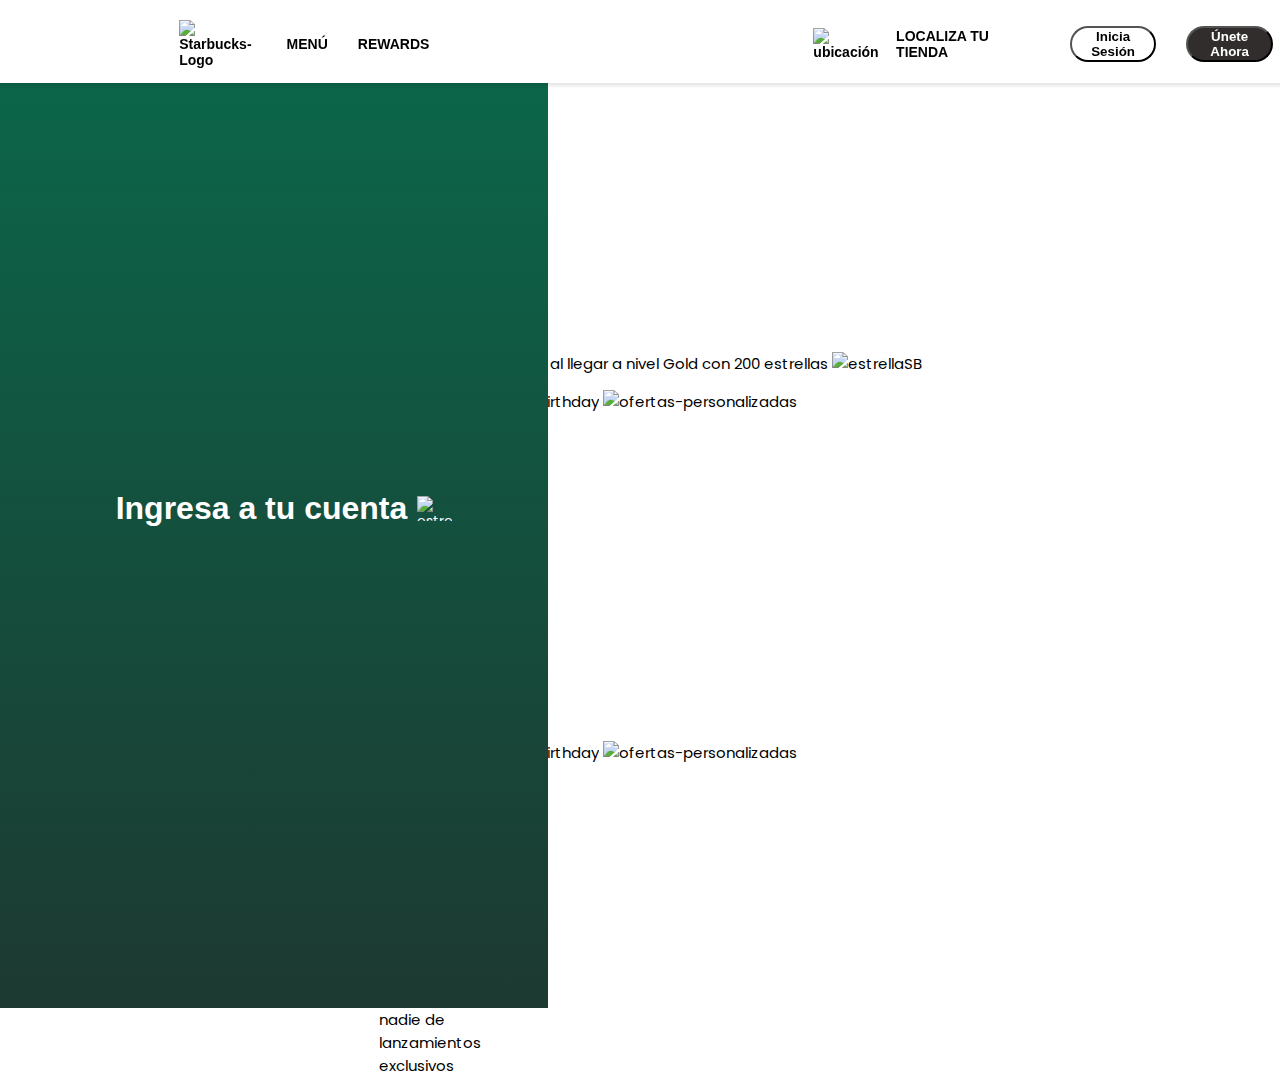
==== login.html @ 90a0518f "LoginPage Contenedor Fijo" ====
<!DOCTYPE html>
<html lang="en">
<head>
    <meta charset="UTF-8">
    <meta name="viewport" content="width=device-width, initial-scale=1.0">
    <link rel="stylesheet" href="loginstyles.css">
    <link rel="icon" href="https://upload.wikimedia.org/wikipedia/sco/thumb/d/d3/Starbucks_Corporation_Logo_2011.svg/1017px-Starbucks_Corporation_Logo_2011.svg.png">
    <title>Starbucks | Inicia Sesión</title>
    <!--Añado Biblioteca Bootstrap-->
    <link rel="stylesheet" href="https://cdn.jsdelivr.net/npm/bootstrap-icons@1.11.3/font/bootstrap-icons.min.css">
</head>
<body>
    <!--Barra de Navegación Fija-->
    <header class="HeaderLg">
        <!--Barra de Navegación Menú IZQ-->
            <navbar class="navbarLg">
                <nav class="menu-rewards">
                    <a href="./index.html"><img src="https://upload.wikimedia.org/wikipedia/sco/thumb/d/d3/Starbucks_Corporation_Logo_2011.svg/1017px-Starbucks_Corporation_Logo_2011.svg.png" alt="Starbucks-Logo"></a>
                    <a id="text-right" href="./menu.html">MENÚ</a>
                    <a id="Recomplink" href="./rewards.html">REWARDS</a>
                </nav>
        <!--Barra de Navegación Menú DER-->
                <nav class="tienda-acceso">
                    <a href="https://www.starbucks.com.mx/stores"><img id="ubi" src="https://cdn.icon-icons.com/icons2/622/PNG/512/facebook-placeholder-for-locate-places-on-maps_icon-icons.com_57151.png" alt="ubicación"></a>
                    <a id="text-left-2" href="https://www.starbucks.com.mx/stores">LOCALIZA TU TIENDA</a>
                    <button id="login-button">
                        <a href="https://rewards.starbucks.mx/login">Inicia Sesión</a>
                    </button>
                    <button id="register-button">
                        <a id="únete-link" href="https://rewards.starbucks.mx/register">Únete Ahora</a>
                    </button>
                </nav>
            </navbar>
    </header>

    <section class="container2-Lg">
        <!--Contenedor Fijo-->
            <section id="sub-container1-Lg">
                <p>Ingresa a tu cuenta</p>
                <img id="Star0" src="https://i.postimg.cc/5tbNgMGP/star.png" alt="estrellaSB">
            </section>
        <!--Contenedor Scrolleable-->
            <section id="sub-container2-Lg">
                <!--Sub-Contenedor IZQ 1-->
                <section class="container-IMG-1">
                    <p id="Title-1"><b>Únete a Starbucks Rewards</b> y desbloquea beneficios al ser <br> socio Nivel Green, todo mientras obtienes estrellas</p>
                    <section class="IMG-1">
                        <img class="Bear" src="https://i.postimg.cc/Cx9yt2GD/bear.png" alt="Oso">
                        <img src="https://i.postimg.cc/VLRnKQcG/refill.png" alt="refill-cafe">
                        <img src="https://i.postimg.cc/c4s8g98Q/birthday.png" alt="Birthday">
                        <img src="https://i.postimg.cc/zGQLQq2j/offfers.png" alt="ofertas-personalizadas">
                    </section>
                    <section class="Text-IMG-1">
                        <p>Disfruta antes que <br>nadie de <br>lanzamientos <br>exclusivos</p>
                        <p>Rellena tu vaso de <br>café del día</p>
                        <p>Ven por tu bebida <br>de cumpleaños</p>
                        <p>Ofertas exclusivas <br>y personalizadas <br>para ti</p>
                    </section>
    
                    <p id="Title-2">Obtén más beneficios al llegar a nivel Gold con 200 estrellas
                    <img id="Star0" src="https://i.postimg.cc/5tbNgMGP/star.png" alt="estrellaSB">
                    <section class="IMG-1">
                        <img class="Bear" src="https://i.postimg.cc/6qQc09mX/muffin.png" alt="Oso">
                        <img src="https://i.postimg.cc/pTczPKqw/GoldCard.png" alt="refill-cafe">
                        <img src="https://i.postimg.cc/s2wZJpdM/Croissant.png" alt="Birthday">
                        <img src="https://i.postimg.cc/3ryndwmX/gift.png" alt="ofertas-personalizadas">
                    </section>
                    <section class="Text-IMG-1">
                        <p>Pieza de panadería <br>de bienvenida al <br>Nivel Gold</p>
                        <p>Tarjeta Gold <br>Digital</p>
                        <p>Bebida o pieza de <br>panadería por <br>cada 100 Estrellas <br>acumuladas</p>
                        <p>15 Estrellas cada <br>aniversario</p>
                    </section>
    
                    <section class="IMG-1">
                        <img class="Bear" src="https://i.postimg.cc/VLRnKQcG/refill.png" alt="Oso">
                        <img src="https://i.postimg.cc/zGQLQq2j/offfers.png" alt="refill-cafe">
                        <img src="https://i.postimg.cc/c4s8g98Q/birthday.png" alt="Birthday">
                        <img src="https://i.postimg.cc/Cx9yt2GD/bear.png" alt="ofertas-personalizadas">
                    </section>
                    <section class="Text-IMG-1">
                        <p>Rellena tu vaso de <br>café del día</p>
                        <p>Ofertas exclusivas <br>y personalizadas <br>para ti</p>
                        <p>Ven por tu bebida <br>de cumpleaños</p>
                        <p>Disfruta antes que <br>nadie de <br>lanzamientos <br>exclusivos</p>
                    </section>
                </section>
            </section>
    </section>
</body>

</html>
---- loginstyles.css ----
@import url('https://fonts.googleapis.com/css2?family=Edu+AU+VIC+WA+NT+Pre:wght@400..700&family=Poppins:ital,wght@0,100;0,200;0,300;0,400;0,500;0,600;0,700;0,800;0,900;1,100;1,200;1,300;1,400;1,500;1,600;1,700;1,800;1,900&family=Quicksand:wght@300..700&family=Redressed&family=Varela+Round&display=swap');

/*Diseño Pagina Login*/
body{
    display:flex;
    flex-direction: column;
    justify-content: center;
    align-items: center;
    font-size: 15px;
    font-family: Poppins, sans-serif;
}

.navbarLg
{
    position: fixed;
    top: 0;
    left: 0;
    z-index: 1;
    display: flex;
    flex-direction: row;
    background: white;
    padding-top: 20px;
    padding-bottom: 15px;
    padding-left: 14vw;
    padding-right: 14vw;
    margin-bottom: 0px;
    font-size: 14px;
    box-shadow: rgba(0, 0, 0, 0.1) 0px 3px 3px 0px
}  

.menu-rewards
{
    display: flex;
    justify-content: left;
    align-items: center;
    margin-right: 30vw;
    font-size: 14px;
    font-family: Poppins, sans-serif;
}

.tienda-acceso
{
    display: flex;
    justify-content: right;
    align-items: center;
}

nav img 
{
    width: 50px;
    height: 50px;
    margin-right: 35px;
}

#ubi
{
    width: 20px;
    height: 20px;
    margin-right: 5px;
}

#text-right
{
    margin-right: 30px;
    font-weight: bold;
}

#text-left-2
{
    margin-right: 0px;
    width: 150px;
}

#login-button
{
    background-color: white;
    margin-right: 30px;
    margin-left: 30px;
    border: 5;
    border-color: black;
    width: 7vw;
    height: 4vh;
    border-radius: 50px;
}

#login-button:hover
{
    background-color: rgba(255, 255, 255, 0.679);
    border: 5;
    border-color: black;
    width: 7vw;
    height: 4vh;
    margin-right: 30px;
    border-radius: 50px;
}

#register-button
{
    background-color: rgba(23, 17, 17, 0.881);
    width: 7vw;
    height: 4vh;
    margin: auto;
    border-radius: 50px;
}

#register-button:hover
{
    background-color: rgba(5, 3, 37, 0.729);
    width: 7vw;
    height: 4vh;
    margin: auto;
    border-radius: 50px;
}

a
{
    font-family: sans-serif;
    font-weight: bold;
    color: black;
    border: none;
    border-radius: 5px;
    text-decoration: none;
    margin: 0px;   
}

a:hover
{
    font-family: sans-serif;
    font-weight: bold;
    color: #03482a;
    border: none;
    border-radius: 5px;
}

#únete-link
{
    color: white;
}

#Star0{
    width: 35px;
    height: 25px;
    margin-right: -20px;
}

.container2-Lg
{
    display: flex;
    flex-direction: row;
    margin-bottom:30px;  
    justify-content: center;
    align-items: center;
    margin-top: 75px;
    height: calc(100vh - 50px);
    
}

#sub-container1-Lg{
    position: fixed;
    top: 1;
    left: 0;
    text-align: center;
    justify-content: center;
    align-items: center;
    font-size: 13.8px;
    color: white;
    display: flex;
    flex-direction: row;
    background: linear-gradient(0deg, rgb(29, 57, 50) 0%, rgb(10, 105, 75) 100%);
    height: 100vh;
    width: 35vw;
    margin: 0;
    padding: 50px;
}

#sub-container1-Lg p{
    font-size: 32px;
    font-family: "SODO Sans", sans-serif, Arial, Helvetica;
    font-weight: bold;
    margin-right: 10px;
}
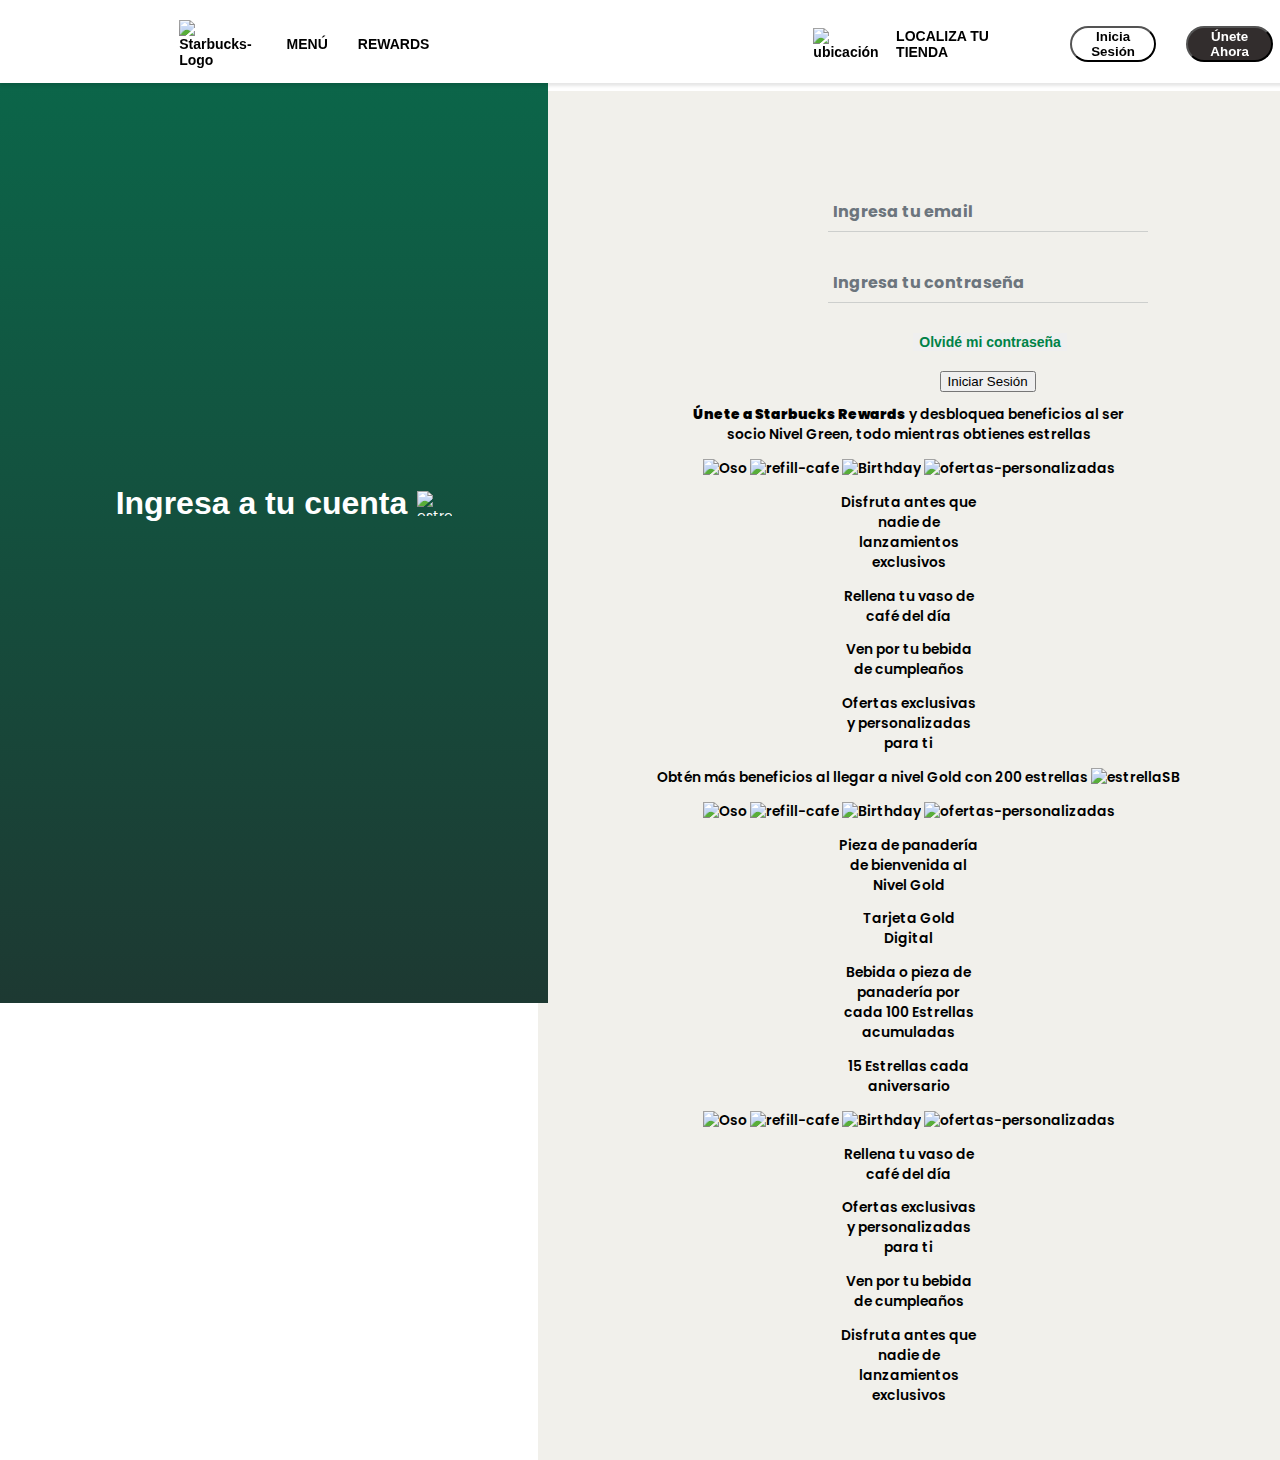
==== commit 973031d7: "Primer Avance Formulario Login" ====
--- a/login.html
+++ b/login.html
@@ -42,7 +42,26 @@
         <!--Contenedor Scrolleable-->
             <section id="sub-container2-Lg">
                 <!--Sub-Contenedor IZQ 1-->
-                <section class="container-IMG-1">
+                <section class="container-IMG-1-G">
+                    <section class="formulario">
+                        <form method="post">
+                            <section class="username">
+                                <input type="text" required>
+                                <label>Ingresa tu email</label>
+                            </section>
+                            <section class="username">
+                                <input type="password" required>
+                                <label>Ingresa tu contraseña</label>
+                            </section>
+                            <section class="recordar">
+                                <button id="boton-contra">
+                                    Olvidé mi contraseña
+                                </button>
+                            </section>
+                            <input type="submit" value="Iniciar Sesión">
+                        </form>
+                    </section>
+
                     <p id="Title-1"><b>Únete a Starbucks Rewards</b> y desbloquea beneficios al ser <br> socio Nivel Green, todo mientras obtienes estrellas</p>
                     <section class="IMG-1">
                         <img class="Bear" src="https://i.postimg.cc/Cx9yt2GD/bear.png" alt="Oso">
--- a/loginstyles.css
+++ b/loginstyles.css
@@ -150,7 +150,7 @@
     margin-bottom:30px;  
     justify-content: center;
     align-items: center;
-    margin-top: 75px;
+    margin-top: 70px;
     height: calc(100vh - 50px);
     
 }
@@ -178,4 +178,111 @@
     font-family: "SODO Sans", sans-serif, Arial, Helvetica;
     font-weight: bold;
     margin-right: 10px;
+}
+
+#sub-container2-Lg{
+    align-items: center;
+    text-align: center;
+    font-size: 13.8px;
+    color: #04204b;
+    display: flex;
+    flex-direction: column;
+    background-color: white;
+    height: 100vh;
+    margin-left: 42vw;
+    margin-top: 75px;
+    width: calc(100vw- 40vw); 
+    margin-right: 0;
+}
+
+.container-IMG-1-G{
+    width: calc(100vw - 42vw); 
+    justify-content: center;
+    background-color: rgb(241, 240, 235);
+    padding: 40px 0;
+    font-weight: 600;
+    color: black;
+}
+
+.formulario{
+    padding-top: 30px;
+    justify-content: left;
+    text-align: center;
+    width: 400px;
+    margin-left: 250px;
+}
+
+.formulario form{
+    padding: 0 40px;
+    box-sizing: border-box;
+}
+
+form .username{
+    position: relative;
+    border-bottom: 2px solid #6c757d45;
+    margin: 30px 0;
+    border-width: thin;
+}
+
+.username input{
+    width: 100%;
+    padding: 0 5px;
+    height: 40px;
+    font-size: 16px;
+    border: none;
+    background: none;
+    outline: none;
+}
+
+.username label{
+    position: absolute;
+    top: 50%;
+    left: 5px;
+    color: #6c757d;
+    font-size: 16px;
+    font-weight: bold;
+    transform: translateY(-50%);
+    pointer-events: none;
+    transition: .5s;
+}
+
+.username span::before{
+    content: '';
+    position: absolute;
+    top: 40px;
+    left: 0;
+    width: 100%;
+    height: 2px;
+    background: #008247;
+}
+
+.username input:focus ~ label,
+.username input:focus ~ label{
+    top: -5px;
+    color:#008247;
+}
+
+.username input:focus ~ span::before,
+.username input:focus ~ span::before{
+    width: 100%;
+}
+
+#boton-contra{
+    margin: -5px 0 20px 5px;
+    color: #008247;
+    cursor: pointer;
+    border: 1px;
+    font-size: 14px;
+    font-weight: bold;
+}
+
+#boton-contra:hover{
+    margin: -5px 0 20px 5px;
+    color: #008247;
+    cursor: pointer;
+    border: 1px;
+    font-size: 14px;
+    font-weight: bold;
+    background-color: #15db82;
+    border-radius: 25px;
 }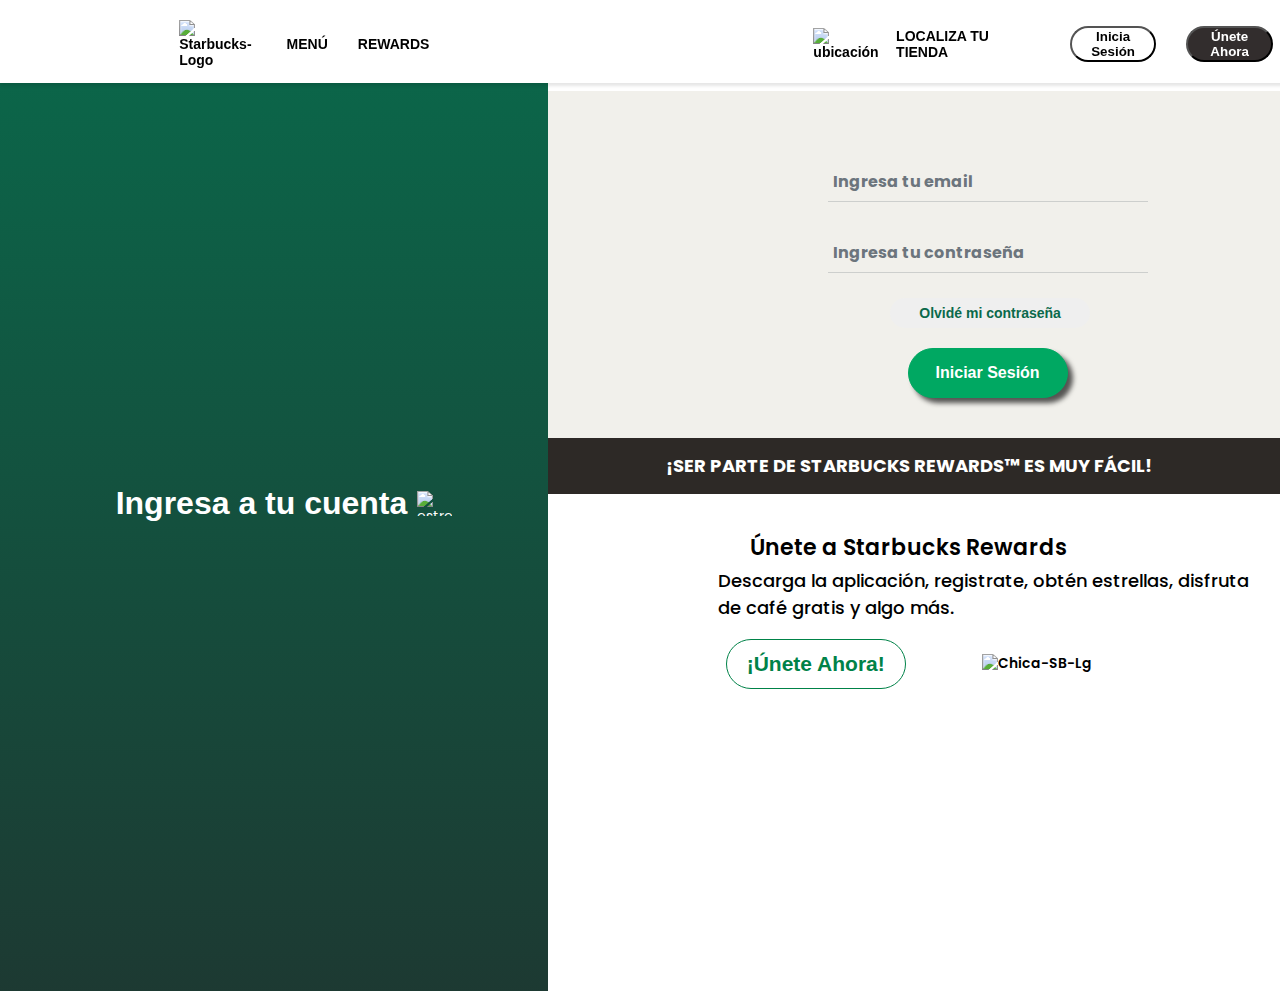
==== commit 62b458d5: "Contenedores Completados" ====
--- a/login.html
+++ b/login.html
@@ -61,49 +61,27 @@
                             <input type="submit" value="Iniciar Sesión">
                         </form>
                     </section>
-
-                    <p id="Title-1"><b>Únete a Starbucks Rewards</b> y desbloquea beneficios al ser <br> socio Nivel Green, todo mientras obtienes estrellas</p>
-                    <section class="IMG-1">
-                        <img class="Bear" src="https://i.postimg.cc/Cx9yt2GD/bear.png" alt="Oso">
-                        <img src="https://i.postimg.cc/VLRnKQcG/refill.png" alt="refill-cafe">
-                        <img src="https://i.postimg.cc/c4s8g98Q/birthday.png" alt="Birthday">
-                        <img src="https://i.postimg.cc/zGQLQq2j/offfers.png" alt="ofertas-personalizadas">
-                    </section>
-                    <section class="Text-IMG-1">
-                        <p>Disfruta antes que <br>nadie de <br>lanzamientos <br>exclusivos</p>
-                        <p>Rellena tu vaso de <br>café del día</p>
-                        <p>Ven por tu bebida <br>de cumpleaños</p>
-                        <p>Ofertas exclusivas <br>y personalizadas <br>para ti</p>
-                    </section>
-    
-                    <p id="Title-2">Obtén más beneficios al llegar a nivel Gold con 200 estrellas
-                    <img id="Star0" src="https://i.postimg.cc/5tbNgMGP/star.png" alt="estrellaSB">
-                    <section class="IMG-1">
-                        <img class="Bear" src="https://i.postimg.cc/6qQc09mX/muffin.png" alt="Oso">
-                        <img src="https://i.postimg.cc/pTczPKqw/GoldCard.png" alt="refill-cafe">
-                        <img src="https://i.postimg.cc/s2wZJpdM/Croissant.png" alt="Birthday">
-                        <img src="https://i.postimg.cc/3ryndwmX/gift.png" alt="ofertas-personalizadas">
-                    </section>
-                    <section class="Text-IMG-1">
-                        <p>Pieza de panadería <br>de bienvenida al <br>Nivel Gold</p>
-                        <p>Tarjeta Gold <br>Digital</p>
-                        <p>Bebida o pieza de <br>panadería por <br>cada 100 Estrellas <br>acumuladas</p>
-                        <p>15 Estrellas cada <br>aniversario</p>
-                    </section>
-    
-                    <section class="IMG-1">
-                        <img class="Bear" src="https://i.postimg.cc/VLRnKQcG/refill.png" alt="Oso">
-                        <img src="https://i.postimg.cc/zGQLQq2j/offfers.png" alt="refill-cafe">
-                        <img src="https://i.postimg.cc/c4s8g98Q/birthday.png" alt="Birthday">
-                        <img src="https://i.postimg.cc/Cx9yt2GD/bear.png" alt="ofertas-personalizadas">
-                    </section>
-                    <section class="Text-IMG-1">
-                        <p>Rellena tu vaso de <br>café del día</p>
-                        <p>Ofertas exclusivas <br>y personalizadas <br>para ti</p>
-                        <p>Ven por tu bebida <br>de cumpleaños</p>
-                        <p>Disfruta antes que <br>nadie de <br>lanzamientos <br>exclusivos</p>
+                </section>
+                <!--Sub-Contenedor IZQ 2-->
+                <section class="container-IMG-1-B">
+                    <h2>¡SER PARTE DE STARBUCKS REWARDS™ ES MUY FÁCIL!</h2>
+                </section>
+                <!--Sub-Contenedor IZQ 3-->
+                <section class="container-IMG-1-W">
+                    <h3>Únete a Starbucks Rewards</h3>
+                    <p>Descarga la aplicación, registrate, obtén estrellas, disfruta <br>de café gratis y algo más.</p>
+                    <section class="Unete-IMG">
+                        <section class="boton-W">
+                            <button id="Únete-B">
+                                <a id="Link-Unete" href="https://rewards.starbucks.mx/register">¡Únete Ahora!</a>
+                            </button>
+                        </section>
+                        <section class="Chica-SB-Lg">
+                            <img src="https://i.postimg.cc/k5qYgj66/chica-starbucks.png" alt="Chica-SB-Lg">
+                        </section>
                     </section>
                 </section>
+
             </section>
     </section>
 </body>
--- a/loginstyles.css
+++ b/loginstyles.css
@@ -176,7 +176,7 @@
 #sub-container1-Lg p{
     font-size: 32px;
     font-family: "SODO Sans", sans-serif, Arial, Helvetica;
-    font-weight: bold;
+    font-weight: bolder;
     margin-right: 10px;
 }
 
@@ -205,7 +205,7 @@
 }
 
 .formulario{
-    padding-top: 30px;
+    padding-top: 0;
     justify-content: left;
     text-align: center;
     width: 400px;
@@ -269,20 +269,103 @@
 
 #boton-contra{
     margin: -5px 0 20px 5px;
-    color: #008247;
+    color: rgb(10, 105, 75);
     cursor: pointer;
     border: 1px;
     font-size: 14px;
     font-weight: bold;
+    border-radius: 50px;
+    width: 200px;
+    height: 30px;
 }
 
 #boton-contra:hover{
     margin: -5px 0 20px 5px;
-    color: #008247;
+    color: green;
     cursor: pointer;
     border: 1px;
     font-size: 14px;
     font-weight: bold;
-    background-color: #15db82;
+    background-color: #b5dccbe9;
+    border-radius: 50px;
+    width: 200px;
+    height: 30px;
+    transition: .5s;
+}
+
+input[type="submit"]{
+    width: 50%;
+    height: 50px;
+    border: 1px solid;
+    background: #00a862;
     border-radius: 25px;
+    font-size: 16px;
+    color: white;
+    cursor: pointer;
+    font-weight: bold;
+    box-shadow: 5px 5px 5px 0px rgba(0, 0, 0, 0.651);
+    border-color: #00a862;
+}
+
+.container-IMG-1-B{
+    width: calc(100vw - 42vw); 
+    justify-content: center;
+    background-color: #2d2926;
+    font-weight: 600;
+    color: white;
+}
+
+h2{
+    font-size: 18px;
+}
+
+.container-IMG-1-W{
+    width: calc(100vw - 42vw); 
+    justify-content: center;
+    background-color: white;
+    font-weight: 600;
+    color: black;
+    padding: 15px 0;
+}
+
+h3{
+    font-size: 22px;
+    font-weight:600;
+    margin-bottom: -15px;
+}
+
+.container-IMG-1-W p{
+    text-align: left;
+    font-size: 18px;
+    font-weight:500;
+    margin-left: 180px;
+}
+
+#Únete-B{
+    width: 180px;
+    height: 50px;
+    border: 1px solid;
+    background: white;
+    border-radius: 25px;
+    font-size: 21px;
+    color: #008248;
+    cursor: pointer;
+    font-weight: bold;
+    border-color: #008248;
+}
+
+#Link-Unete{
+    color: #008248;
+}
+
+.Unete-IMG{
+    display: flex;
+    flex-direction: row;
+    justify-content: space-around;
+    align-items: center;
+    margin: 0 150px;
+}
+
+.Chica-SB-Lg img{
+    width: 250px;
 }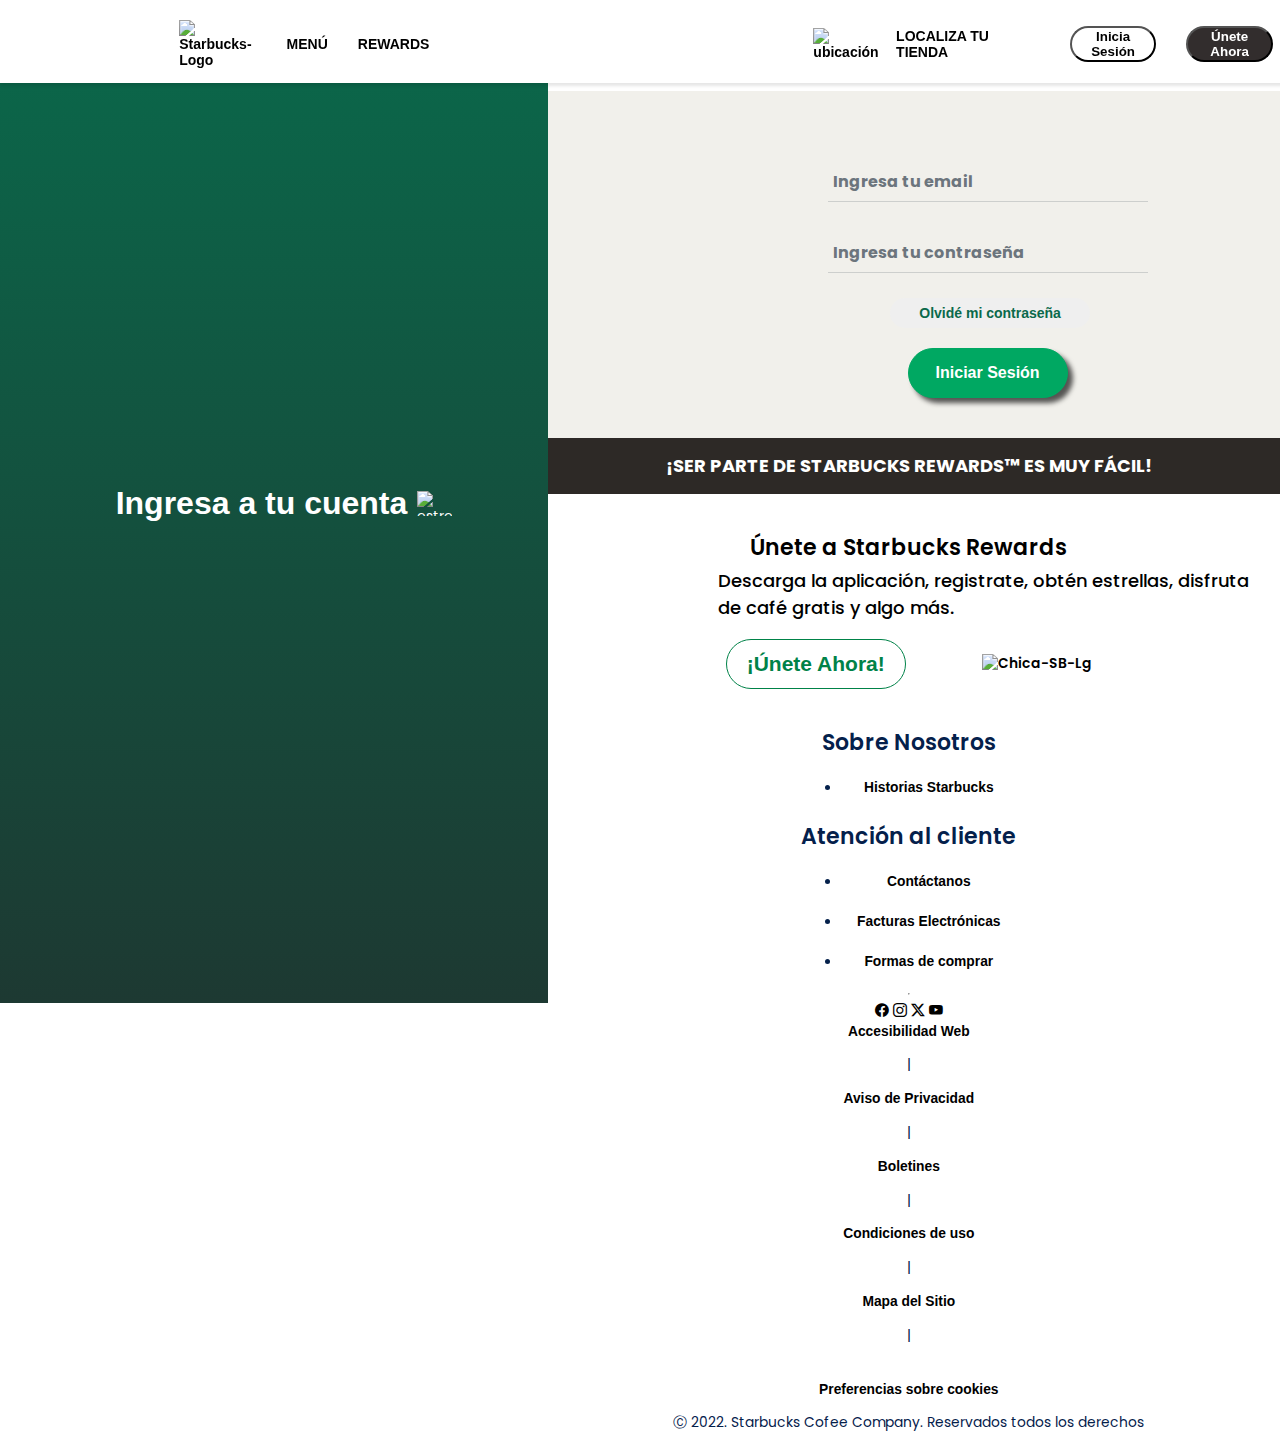
==== commit 3e8ec59d: "Login Semicompleto" ====
--- a/login.html
+++ b/login.html
@@ -81,7 +81,51 @@
                         </section>
                     </section>
                 </section>
+                <!--Enlaces de Contacto, Redes Sociales y Footer-->
+                <section class="container3-RW">
+                    <section id="Sobre-Nosotros-RW">
+                        <h3>Sobre Nosotros</h3>
+                        <ul><br>
+                            <li><a href="https://historias.starbucks.com/es/">Historias Starbucks</a></li>
+                        </ul>
+                    </section>
+                
+                    <section id="Atención-Cliente-RW">
+                        <h3>Atención al cliente</h3>
+                        <ul><br>
+                            <li><a href="https://rewards.starbucks.mx/atencion-cliente">Contáctanos</a></li><br>
+                            <li><a href="https://alsea.interfactura.com/RegistroDocumento.aspx?opc=Starbucks">Facturas Electrónicas</a></li><br>
+                            <li><a href="https://www.starbucks.com.mx/seccion/experiencia-starbucks">Formas de comprar</a></li>
+                        </ul>
+                    </section>
+                </section>
+        
+                <div class="linea-horizontal-RW"><hr></div>
+            
+                <section class="Redes-Sociales-RW">
+                    <a href="https://www.facebook.com/StarbucksMexico" target="_blank"><i class="bi bi-facebook" id="FB"></i></a>
+                    <a href="https://www.instagram.com/starbucksMex/" target="_blank"><i class="bi bi-instagram"></i></a>
+                    <a href="x.com/StarbucksMex" target="_blank"><i class="bi bi-twitter-x"></i></a>
+                    <a href="https://www.youtube.com/user/StarbucksMexico?app=desktop" target="_blank"><i class="bi bi-youtube"></i></a>
+                </section>    
+           
+                <section class="Avisos-RW">
+                    <a href="https://www.starbucks.com.mx/articulo/accesibilidad-web">Accesibilidad Web</a>
+                    <p> | </p>
+                    <a href="https://www.starbucks.com.mx/articulo/aviso-de-privacidad">Aviso de Privacidad</a>
+                    <p> | </p>
+                    <a href="https://www.starbucks.com.mx/seccion/boletines">Boletines</a>
+                    <p> | </p>
+                    <a href="https://www.starbucks.com.mx/articulo/condiciones-de-uso-1">Condiciones de uso</a>
+                    <p> | </p>
+                    <a href="https://www.starbucks.com.mx/articulo/mapa-del-sitio">Mapa del Sitio</a>
+                    <p> | </p><br>
+                    <a href="https://www.starbucks.com.mx/articulo/preferencias-sobre-cookie">Preferencias sobre cookies</a>
+                </section>
 
+                <footer class="footer-RW">
+                    <p id="footer1-RW">Ⓒ 2022. Starbucks Cofee Company. Reservados todos los derechos</p>
+                </footer>
             </section>
     </section>
 </body>
--- a/loginstyles.css
+++ b/loginstyles.css
@@ -368,4 +368,18 @@
 
 .Chica-SB-Lg img{
     width: 250px;
+}
+
+#Únete-B:hover{
+    width: 180px;
+    height: 50px;
+    border: 1px solid;
+    background-color: rgb(239, 246, 248);
+    border-radius: 25px;
+    font-size: 21px;
+    color: #008248;
+    cursor: pointer;
+    font-weight: bold;
+    border-color: #008248;
+    transition: .5s;
 }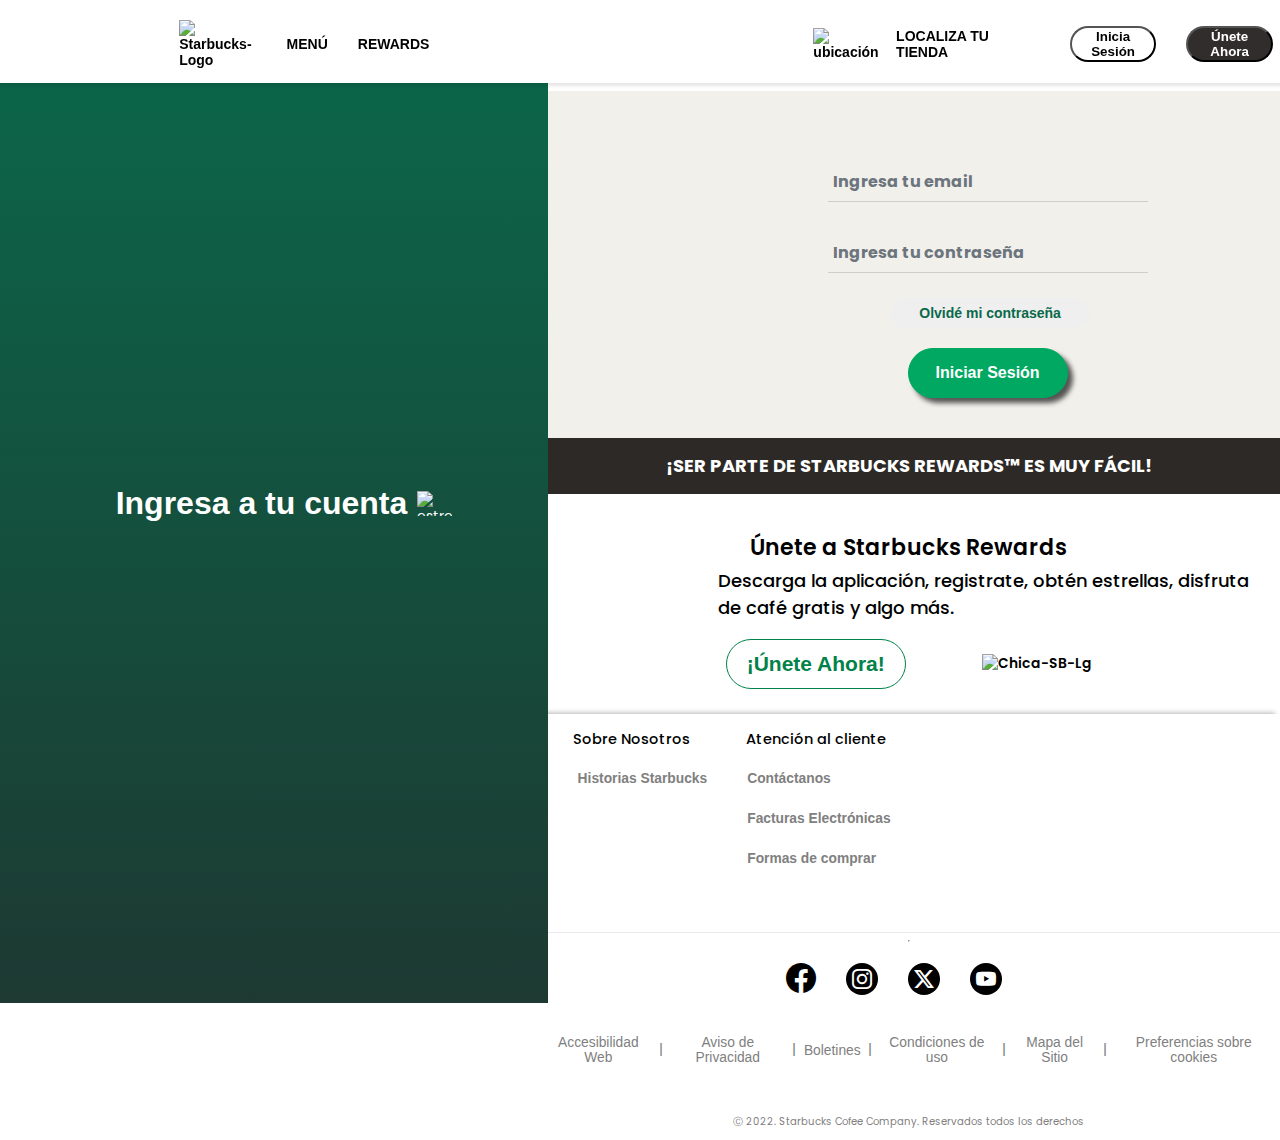
==== commit 4e4ae7d3: "Proyecto 7: Diseños Responsivos y Media Queries" ====
--- a/login.html
+++ b/login.html
@@ -27,7 +27,7 @@
                         <a href="https://rewards.starbucks.mx/login">Inicia Sesión</a>
                     </button>
                     <button id="register-button">
-                        <a id="únete-link" href="https://rewards.starbucks.mx/register">Únete Ahora</a>
+                        <a id="únete-link" href="./register.html">Únete Ahora</a>
                     </button>
                 </nav>
             </navbar>
--- a/loginstyles.css
+++ b/loginstyles.css
@@ -326,6 +326,7 @@
     font-weight: 600;
     color: black;
     padding: 15px 0;
+    margin-bottom: 10px;
 }
 
 h3{
@@ -382,4 +383,192 @@
     font-weight: bold;
     border-color: #008248;
     transition: .5s;
+}
+
+.container3-RW{
+    width: calc(100vw - 42vw);
+    height: 100vh;
+    display: flex;
+    flex-direction: row;
+    margin-bottom:50px ;  
+    justify-content:left;
+    align-items: left;
+    text-align: left;
+    margin-left: 0vw;
+    box-shadow: 0px -6px 5px -5px rgba(0, 0, 0, 0.3);
+}
+
+.linea-horizontal-RW{
+    display: flex;
+    border-top: 1px solid #e8eaee;
+    width: calc(100vw - 42vw);  
+    margin-bottom: 13px;
+}
+
+.Redes-Sociales-RW{
+    display: flex;
+    flex-direction: row;
+    width: calc(100vw - 42vw); 
+    justify-content:center;
+    margin-bottom:30px ;
+    align-items: center;
+}
+
+.Avisos-RW{
+    display: flex;
+    flex-direction: row;
+    width: calc(100vw - 42vw);  
+    justify-content: center;
+    margin-bottom:30px ; 
+    align-items: center;
+}
+
+.Avisos-RW a{
+    font-weight: 100;
+    color: gray;
+    margin: 1%
+}
+
+.Avisos-RW p{
+    color: gray;
+}
+
+#footer1-RW{
+    font-size: 10px;
+    color: gray;
+    width: calc(100vw - 42vw);  
+}
+
+.footer-RW{
+    width: calc(100vw - 42vw); 
+    margin: 0;
+}
+
+.container3-RW a{
+    font-weight: 550;
+    font-family: sans-serif;
+    color: gray;
+    text-decoration: none;
+}
+
+.container3-RW a:hover{
+    font-weight: 550;
+    font-family: sans-serif;
+    color: black;  
+}
+
+.container3-RW h3{
+    color: black;
+    font-size: 15px;
+}
+
+#Sobre-Nosotros-RW li, #Atención-Cliente-RW li{
+    justify-content: left;
+}
+
+.bi-facebook{
+    margin-right: 30px;
+    font-size: 30px;
+    width: 34px;
+    height: 34px;
+    border-radius: 50%;
+}
+
+.bi-instagram{
+    display: flex;
+    justify-content:center;
+    align-items: center;
+    background-color: black;
+    color: white;
+    font-size: 20px;
+    border-radius: 50%;
+    width: 32px;
+    height: 32px;
+    margin-right: 30px;
+}
+
+.bi-twitter-x{
+    display: flex;
+    justify-content:center;
+    align-items: center;
+    background-color: black;
+    color: white;
+    font-size: 20px;
+    border-radius: 50%;
+    width: 32px;
+    height: 32px;
+    margin-right: 30px;
+}
+
+.bi-youtube{
+    display: flex;
+    justify-content:center;
+    align-items: center;
+    background-color: black;
+    color: white;
+    font-size: 20px;
+    border-radius: 50%;
+    width: 32px;
+    height: 32px;
+    margin-right: 30px;
+}
+
+ul{
+    list-style: none;
+}
+
+.container3-RW h3{
+    margin-left: 21%;
+    font-size: 105%;
+    font-weight: 500;
+}
+
+.bi-instagram:hover {
+    background-color: #00000053;
+    display: flex;
+    justify-content:center;
+    align-items: center;
+    color: white;
+    font-size: 20px;
+    border-radius: 50%;
+    width: 32px;
+    height: 32px;
+    margin-right: 30px;
+}
+
+.bi-facebook:hover {
+    background-color: white;
+    margin-right: 30px;
+    font-size: 30px;
+    width: 34px;
+    height: 34px;
+    border-radius: 50%;
+    color:#00000053;
+    ;
+}
+
+.bi-twitter-x:hover {
+    background-color: #00000053;
+    display: flex;
+    justify-content:center;
+    align-items: center;
+    color: white;
+    font-size: 20px;
+    border-radius: 50%;
+    width: 32px;
+    height: 32px;
+    margin-right: 30px;
+}
+
+.bi-youtube:hover {
+    background-color: #00000053;
+    display: flex;
+    justify-content:center;
+    align-items: center;
+    color: white;
+    font-size: 20px;
+    border-radius: 50%;
+    width: 32px;
+    height: 32px;
+    margin-right: 30px;
 }